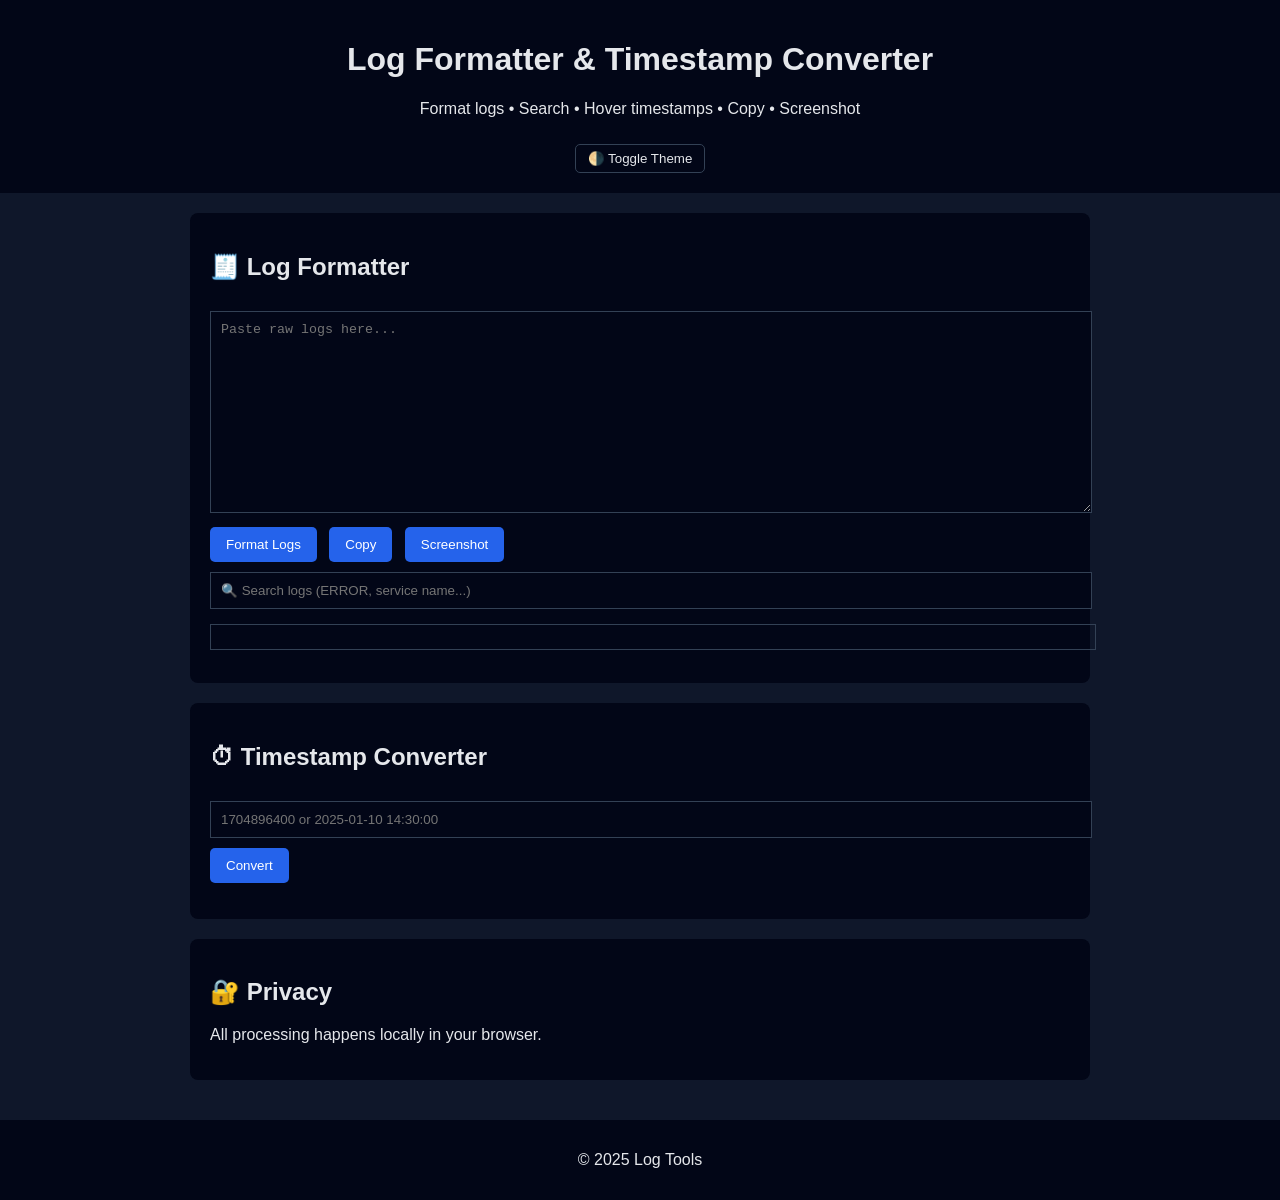
==== index.html @ 27d97657 "Initial commit" ====
<!DOCTYPE html>
<html lang="en">
<head>
    <meta charset="UTF-8" />
    <title>Log Formatter & Timestamp Converter</title>
    <meta name="viewport" content="width=device-width, initial-scale=1.0" />
    <meta name="description" content="Log Formatter with search, timestamp hover, copy, screenshot, and dark/light mode." />
    <link rel="stylesheet" href="style.css" />
</head>

<body class="dark">

<header>
    <h1>Log Formatter & Timestamp Converter</h1>
    <p>Format logs • Search • Hover timestamps • Copy • Screenshot</p>
    <button class="toggle" onclick="toggleTheme()">🌗 Toggle Theme</button>
</header>

<main>

    <!-- LOG FORMATTER -->
    <section>
        <h2>🧾 Log Formatter</h2>

        <textarea id="logInput" placeholder="Paste raw logs here..."></textarea>

        <div class="actions">
            <button onclick="formatLogs()">Format Logs</button>
            <button onclick="copyFormattedLogs()">Copy</button>
            <button onclick="screenshotLogs()">Screenshot</button>
        </div>

        <input
                type="text"
                id="searchInput"
                placeholder="🔍 Search logs (ERROR, service name...)"
                oninput="filterLogs()"
        />

        <pre id="logOutput"></pre>
    </section>

    <!-- TIMESTAMP CONVERTER -->
    <section>
        <h2>⏱ Timestamp Converter</h2>
        <input
                type="text"
                id="timestampInput"
                placeholder="1704896400 or 2025-01-10 14:30:00"
        />
        <button onclick="convertTimestamp()">Convert</button>
        <p id="timestampOutput"></p>
    </section>

    <section>
        <h2>🔐 Privacy</h2>
        <p>All processing happens locally in your browser.</p>
    </section>

</main>

<footer>
    <p>© 2025 Log Tools</p>
</footer>

<script src="script.js"></script>
</body>
</html>
---- style.css ----
:root {
    --bg: #0f172a;
    --panel: #020617;
    --text: #e5e7eb;
    --border: #334155;
}

body.light {
    --bg: #f8fafc;
    --panel: #ffffff;
    --text: #020617;
    --border: #cbd5f5;
}

body {
    margin: 0;
    font-family: Arial, sans-serif;
    background: var(--bg);
    color: var(--text);
}

header {
    background: var(--panel);
    padding: 20px;
    text-align: center;
}

.toggle {
    margin-top: 10px;
    background: transparent;
    border: 1px solid var(--border);
    color: var(--text);
    padding: 6px 12px;
    cursor: pointer;
}

main {
    max-width: 900px;
    margin: auto;
    padding: 20px;
}

section {
    background: var(--panel);
    padding: 20px;
    border-radius: 8px;
    margin-bottom: 20px;
}

textarea,
input {
    width: 100%;
    background: var(--panel);
    color: var(--text);
    border: 1px solid var(--border);
    padding: 10px;
    margin-top: 10px;
}

textarea {
    height: 180px;
}

button {
    margin-top: 10px;
    padding: 10px 16px;
    background: #2563eb;
    color: white;
    border: none;
    border-radius: 5px;
    cursor: pointer;
}

.actions button {
    margin-right: 8px;
}

pre {
    margin-top: 15px;
    padding: 12px;
    border: 1px solid var(--border);
    white-space: pre-wrap;
    overflow-x: auto;
}

/* LOG COLORS */
.log-info { color: #38bdf8; }
.log-warn { color: #facc15; }
.log-error { color: #f87171; }
.log-debug { color: #a78bfa; }
.log-json { color: #34d399; }
.log-stack { color: var(--text); }

footer {
    text-align: center;
    padding: 15px;
    background: var(--panel);
}

#logOutput {
    display: block;
    width: 100%;
}
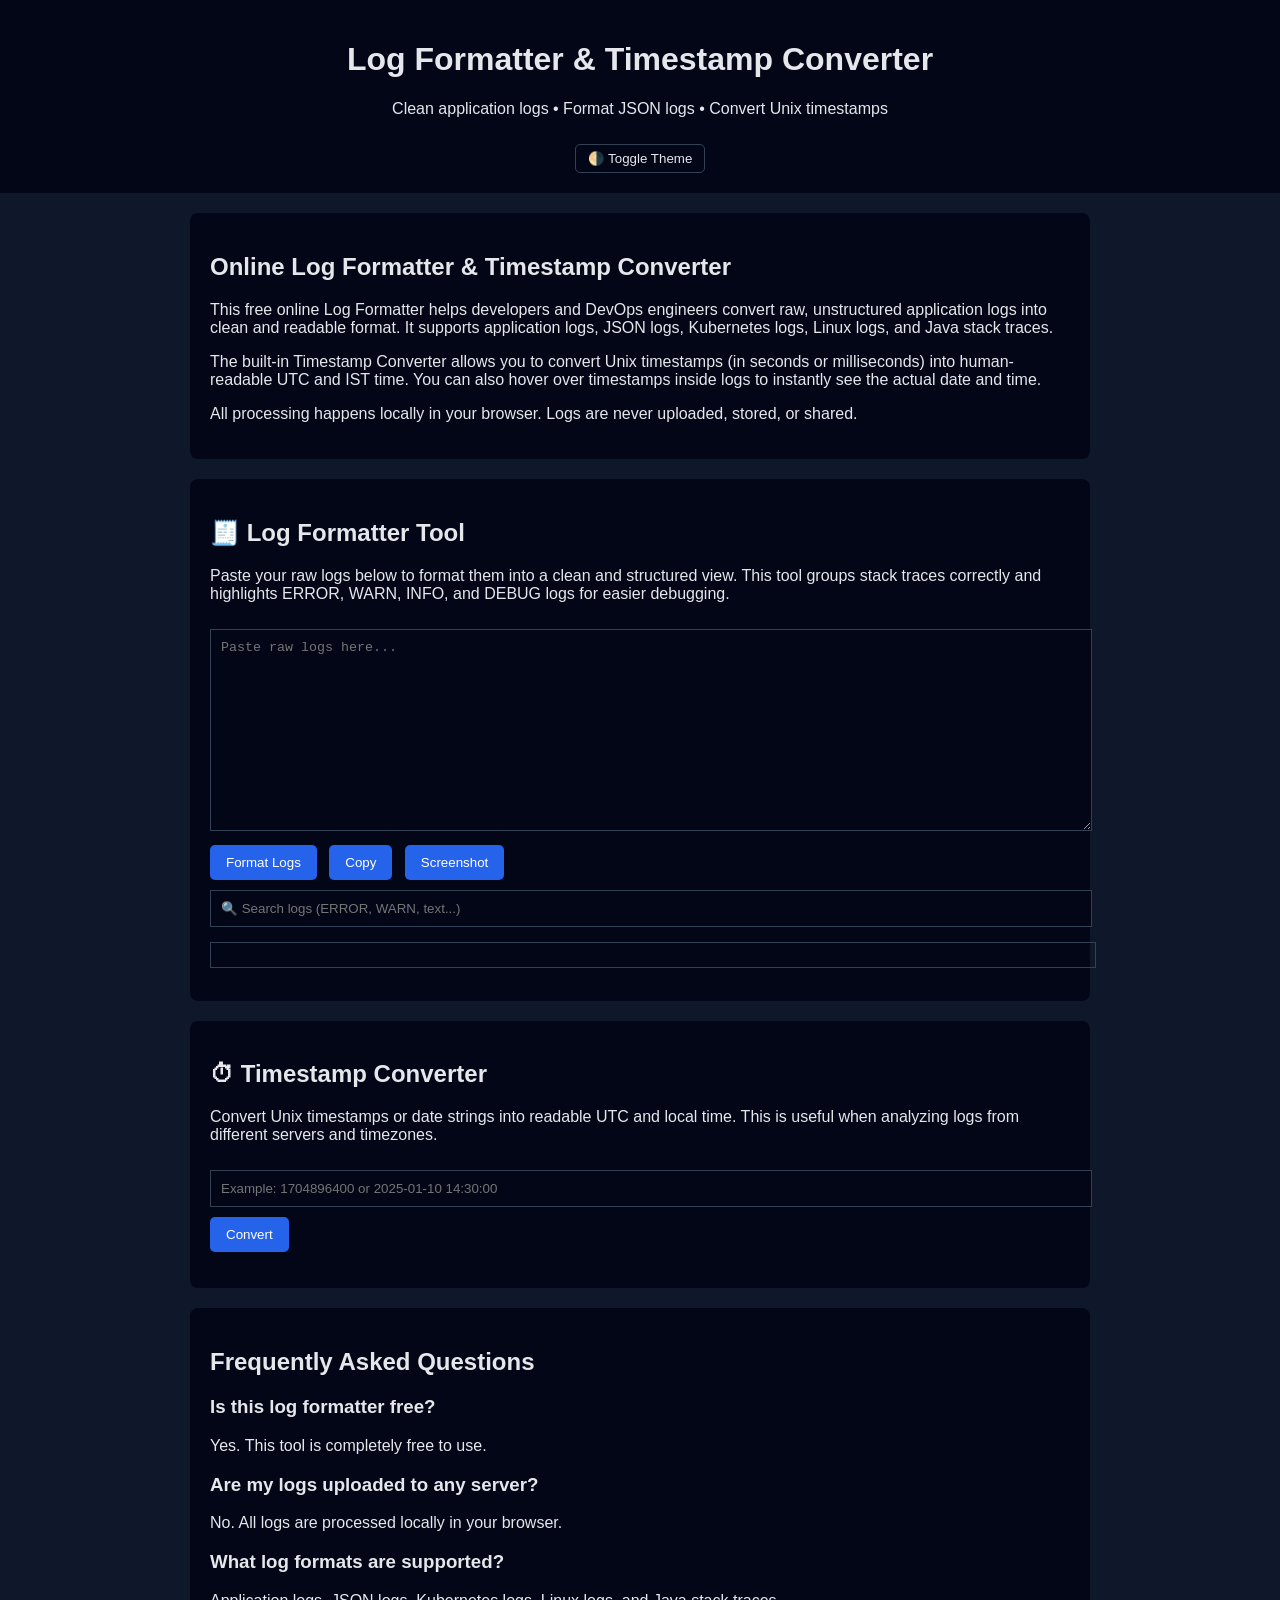
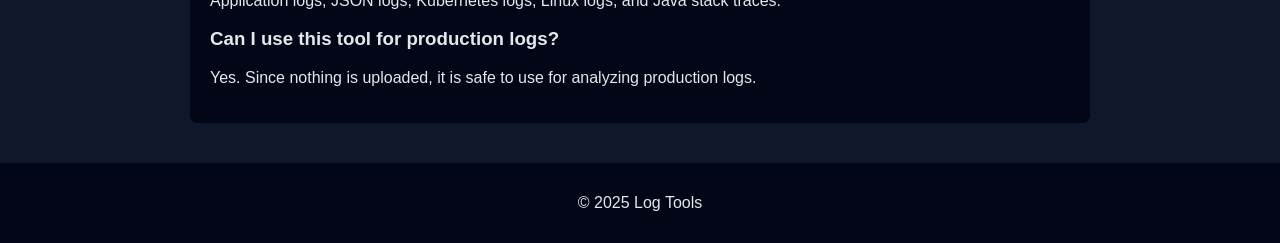
==== commit 45750482: "Revise index.html for SEO and content updates Updated the HTML structure and content for the log for" ====
--- a/index.html
+++ b/index.html
@@ -2,9 +2,21 @@
 <html lang="en">
 <head>
     <meta charset="UTF-8" />
-    <title>Log Formatter & Timestamp Converter</title>
+
+    <title>Log Formatter Online | JSON Log Formatter & Timestamp Converter</title>
+
+    <meta name="description"
+          content="Free online log formatter to clean application logs, JSON logs, Kubernetes logs, and convert Unix timestamps to readable UTC & IST time. 100% browser-based." />
+
     <meta name="viewport" content="width=device-width, initial-scale=1.0" />
-    <meta name="description" content="Log Formatter with search, timestamp hover, copy, screenshot, and dark/light mode." />
+
+    <!-- Google AdSense (add AFTER approval) -->
+    <!--
+    <script async
+      src="https://pagead2.googlesyndication.com/pagead/js/adsbygoogle.js?client=ca-pub-XXXXXXXX"
+      crossorigin="anonymous"></script>
+    -->
+
     <link rel="stylesheet" href="style.css" />
 </head>
 
@@ -12,15 +24,46 @@
 
 <header>
     <h1>Log Formatter & Timestamp Converter</h1>
-    <p>Format logs • Search • Hover timestamps • Copy • Screenshot</p>
+    <p>Clean application logs • Format JSON logs • Convert Unix timestamps</p>
+
     <button class="toggle" onclick="toggleTheme()">🌗 Toggle Theme</button>
 </header>
 
 <main>
 
-    <!-- LOG FORMATTER -->
+    <!-- SEO INTRO SECTION -->
     <section>
-        <h2>🧾 Log Formatter</h2>
+        <h2>Online Log Formatter & Timestamp Converter</h2>
+
+        <p>
+            This free online Log Formatter helps developers and DevOps engineers
+            convert raw, unstructured application logs into clean and readable format.
+            It supports application logs, JSON logs, Kubernetes logs, Linux logs,
+            and Java stack traces.
+        </p>
+
+        <p>
+            The built-in Timestamp Converter allows you to convert Unix timestamps
+            (in seconds or milliseconds) into human-readable UTC and IST time.
+            You can also hover over timestamps inside logs to instantly see
+            the actual date and time.
+        </p>
+
+        <p>
+            All processing happens locally in your browser.
+            Logs are never uploaded, stored, or shared.
+        </p>
+    </section>
+
+    <!-- LOG FORMATTER TOOL -->
+    <section>
+        <h2>🧾 Log Formatter Tool</h2>
+
+        <p>
+            Paste your raw logs below to format them into a clean and structured view.
+            This tool groups stack traces correctly and highlights ERROR, WARN,
+            INFO, and DEBUG logs for easier debugging.
+        </p>
 
         <textarea id="logInput" placeholder="Paste raw logs here..."></textarea>
 
@@ -33,7 +76,7 @@
         <input
                 type="text"
                 id="searchInput"
-                placeholder="🔍 Search logs (ERROR, service name...)"
+                placeholder="🔍 Search logs (ERROR, WARN, text...)"
                 oninput="filterLogs()"
         />
 
@@ -43,24 +86,55 @@
     <!-- TIMESTAMP CONVERTER -->
     <section>
         <h2>⏱ Timestamp Converter</h2>
+
+        <p>
+            Convert Unix timestamps or date strings into readable UTC and local time.
+            This is useful when analyzing logs from different servers and timezones.
+        </p>
+
         <input
                 type="text"
                 id="timestampInput"
-                placeholder="1704896400 or 2025-01-10 14:30:00"
+                placeholder="Example: 1704896400 or 2025-01-10 14:30:00"
         />
+
         <button onclick="convertTimestamp()">Convert</button>
+
         <p id="timestampOutput"></p>
     </section>
 
+    <!-- FAQ SECTION (ADSENSE LOVES THIS) -->
     <section>
-        <h2>🔐 Privacy</h2>
-        <p>All processing happens locally in your browser.</p>
+        <h2>Frequently Asked Questions</h2>
+
+        <h3>Is this log formatter free?</h3>
+        <p>Yes. This tool is completely free to use.</p>
+
+        <h3>Are my logs uploaded to any server?</h3>
+        <p>No. All logs are processed locally in your browser.</p>
+
+        <h3>What log formats are supported?</h3>
+        <p>
+            Application logs, JSON logs, Kubernetes logs,
+            Linux logs, and Java stack traces.
+        </p>
+
+        <h3>Can I use this tool for production logs?</h3>
+        <p>
+            Yes. Since nothing is uploaded, it is safe to use
+            for analyzing production logs.
+        </p>
     </section>
 
 </main>
 
 <footer>
-    <p>© 2025 Log Tools</p>
+    <p>
+        © 2025 Log Tools 
+<!--        <a href="about.html">About</a> |-->
+<!--        <a href="privacy.html">Privacy Policy</a> |-->
+<!--        <a href="contact.html">Contact</a>-->
+    </p>
 </footer>
 
 <script src="script.js"></script>
